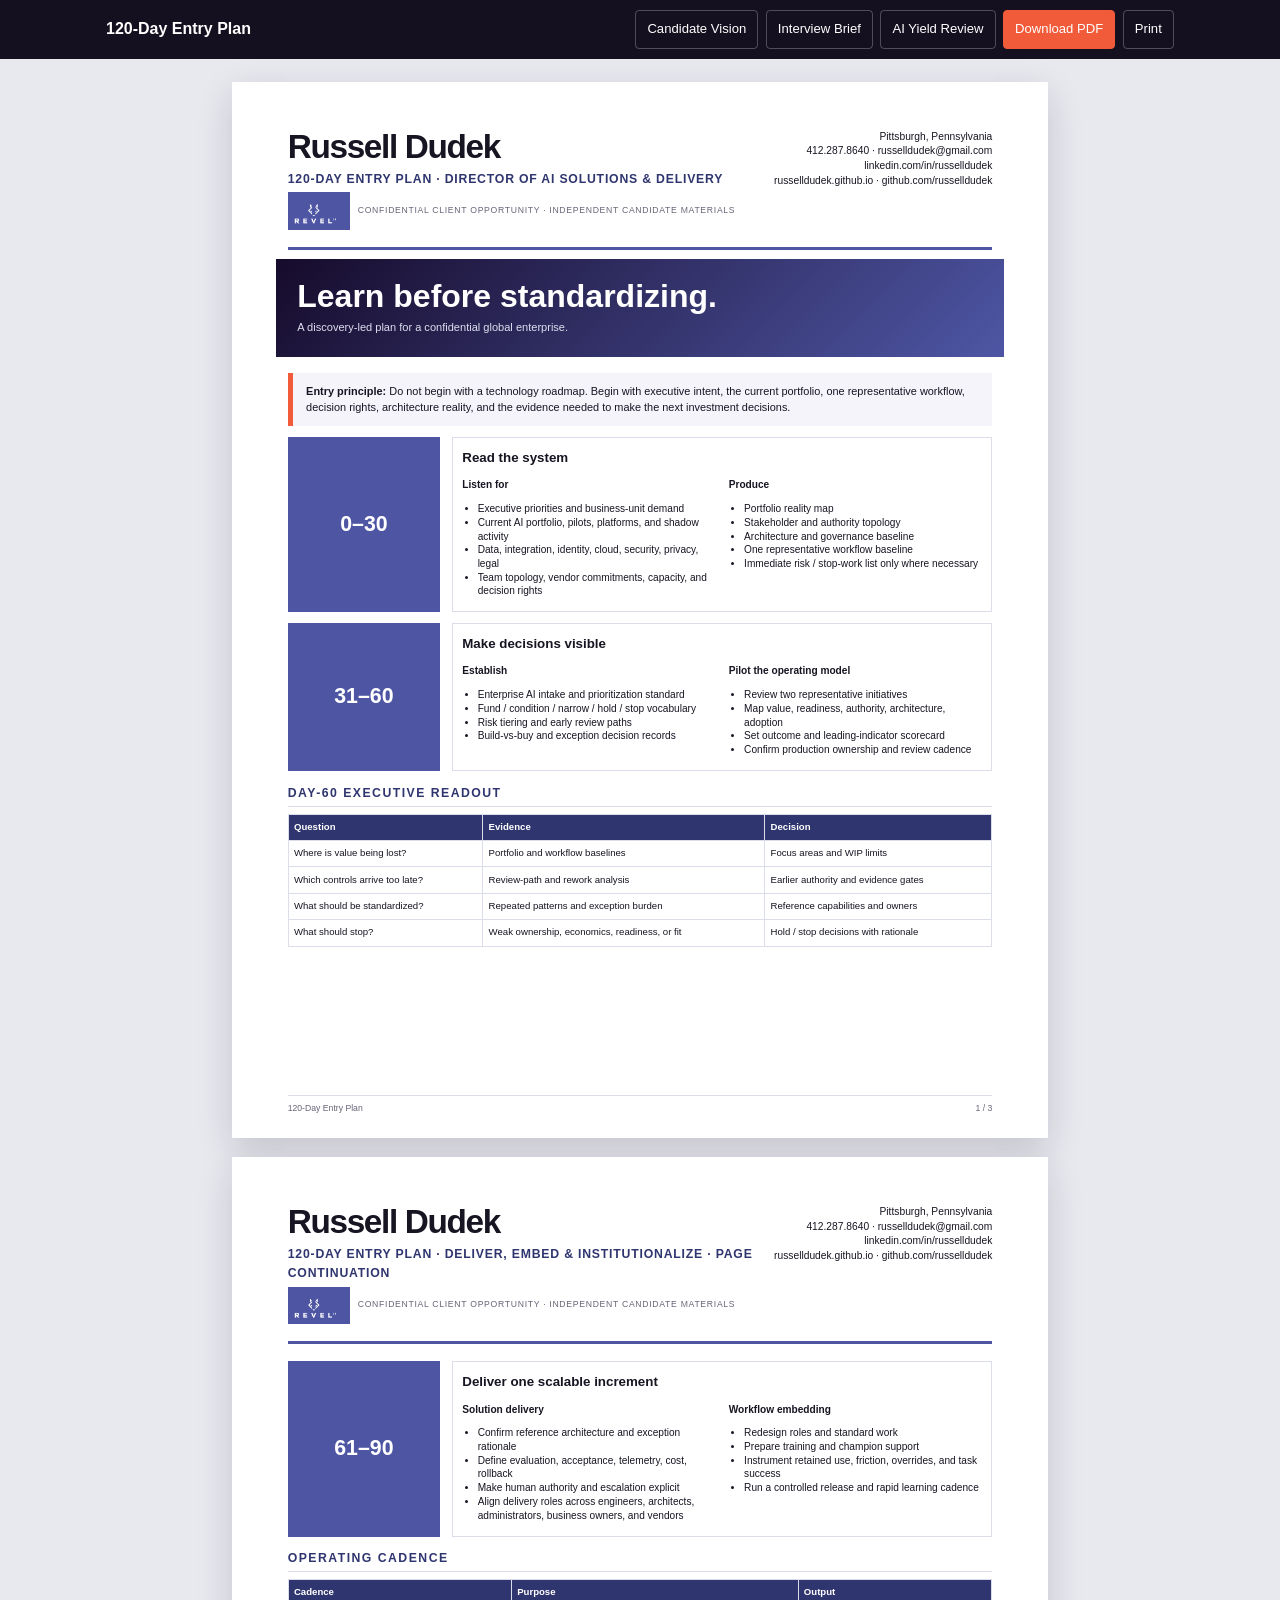
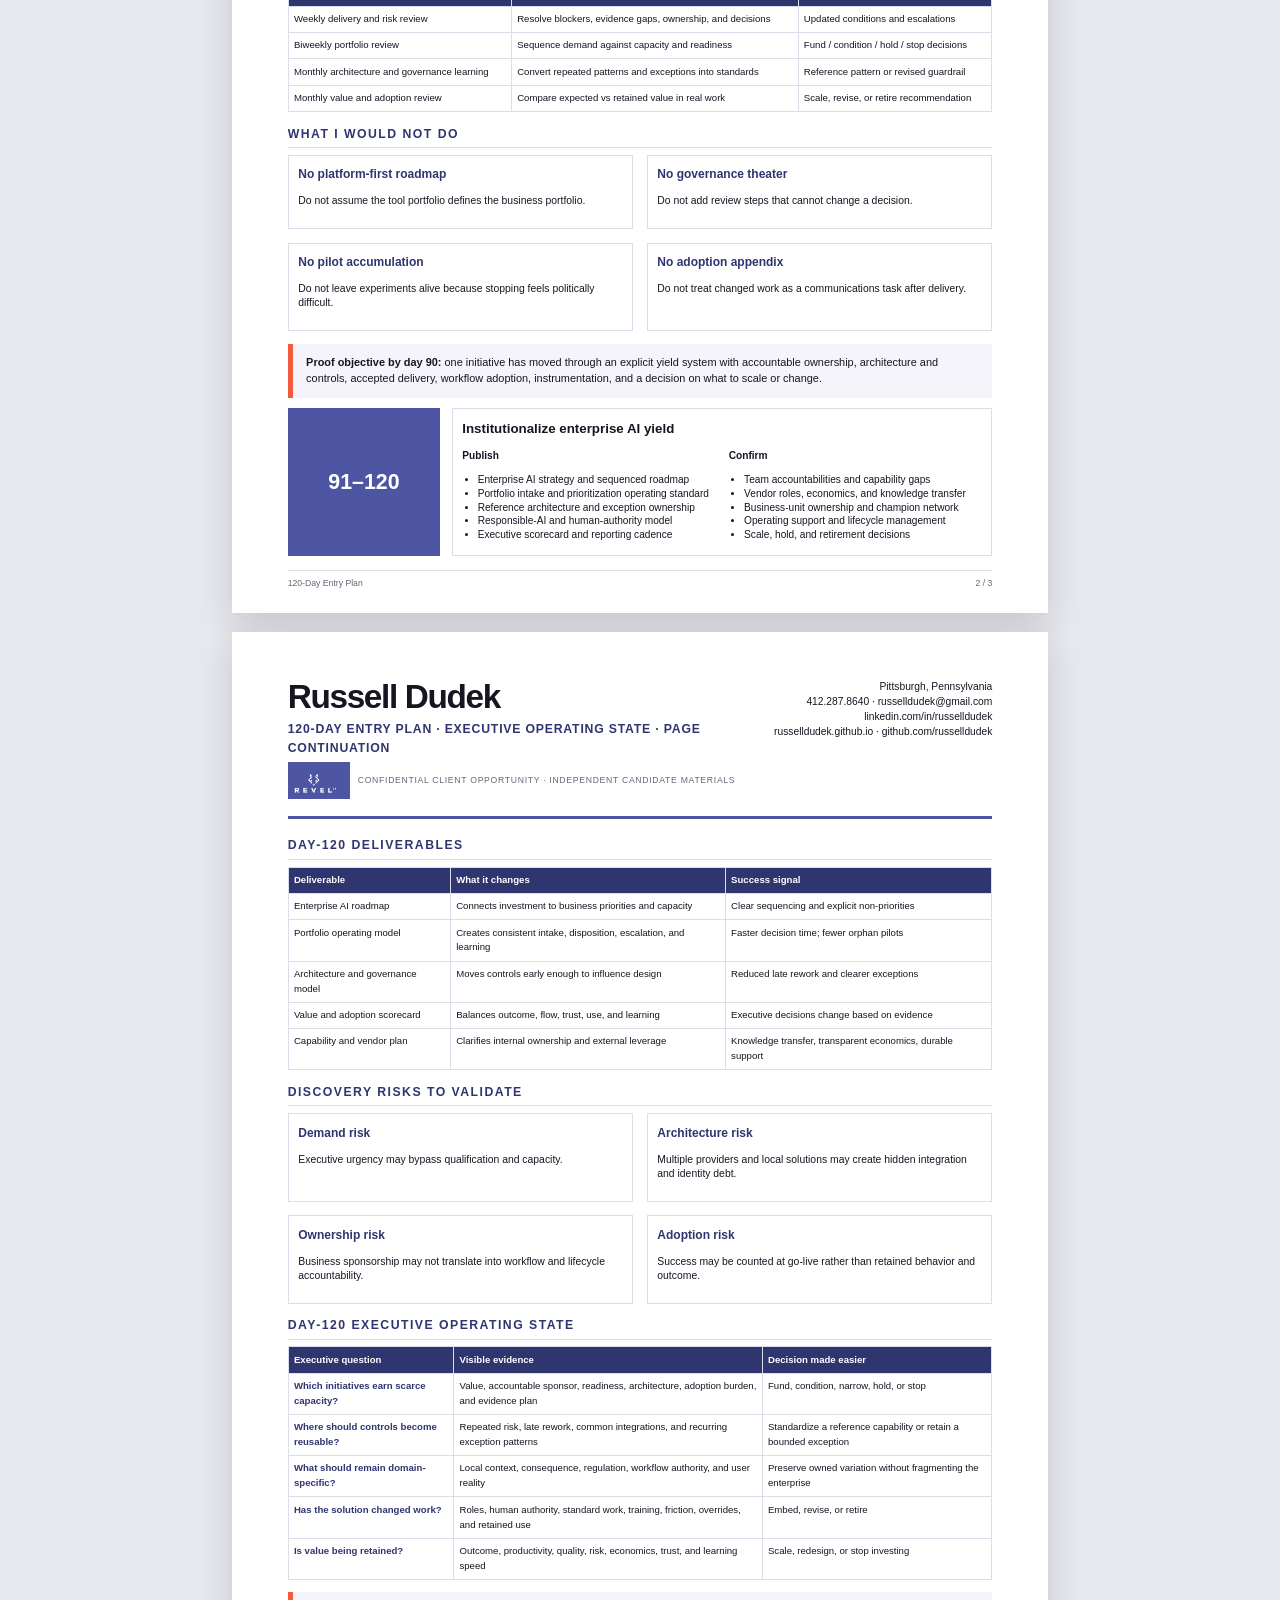
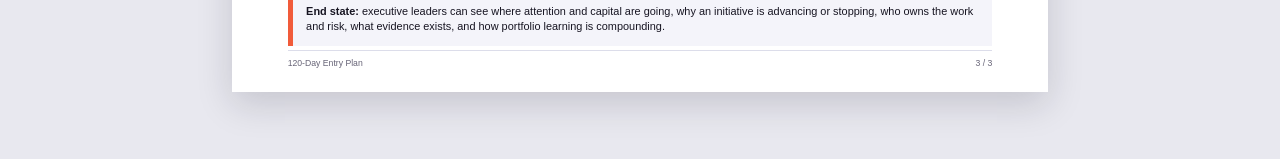
==== 120-day-plan.html @ dbd4c38c "Publish Revel IT candidate campaign" ====
<!DOCTYPE html>

<html lang="en"><head><meta charset="utf-8"/><meta content="width=device-width,initial-scale=1" name="viewport"/><title>120-Day Entry Plan · Director of AI Solutions &amp; Delivery</title><link href="styles.css" rel="stylesheet"/></head><body class="doc-body"><header class="doc-toolbar screen-only"><div class="doc-toolbar-inner"><strong>120-Day Entry Plan</strong><div class="doc-actions"><a href="./">Candidate Vision</a><a href="interview-brief.html">Interview Brief</a><a href="ai-yield-review.html">AI Yield Review</a><a class="download" href="docs/Russell-Dudek-Revel-IT-120-Day-Plan.pdf">Download PDF</a><button onclick="window.print()">Print</button></div></div></header><main class="doc-stack">
<section class="sheet"><header class="doc-header"><div><div class="doc-name">Russell Dudek</div><div class="doc-identity">120-Day Entry Plan · Director of AI Solutions &amp; Delivery</div><div class="doc-employer"><img alt="Revel IT" src="assets/brand/revel-logo-source-crop.png"/><span>Confidential client opportunity · Independent candidate materials</span></div></div><div class="doc-contact">Pittsburgh, Pennsylvania<br/><a href="tel:+14122878640">412.287.8640</a> · <a href="mailto:russelldudek@gmail.com">russelldudek@gmail.com</a><br/><a href="https://www.linkedin.com/in/russelldudek">linkedin.com/in/russelldudek</a><br/><a href="https://russelldudek.github.io/">russelldudek.github.io</a> · <a href="https://github.com/russelldudek">github.com/russelldudek</a></div></header><div class="brief-hero"><h1>Learn before standardizing.</h1><p>A discovery-led plan for a confidential global enterprise.</p></div><div class="callout"><strong>Entry principle:</strong> Do not begin with a technology roadmap. Begin with executive intent, the current portfolio, one representative workflow, decision rights, architecture reality, and the evidence needed to make the next investment decisions.</div><div class="phase-band"><div class="phase-number">0–30</div><div class="phase-content"><h3>Read the system</h3><div class="brief-grid"><div><p><strong>Listen for</strong></p><ul><li>Executive priorities and business-unit demand</li><li>Current AI portfolio, pilots, platforms, and shadow activity</li><li>Data, integration, identity, cloud, security, privacy, legal</li><li>Team topology, vendor commitments, capacity, and decision rights</li></ul></div><div><p><strong>Produce</strong></p><ul><li>Portfolio reality map</li><li>Stakeholder and authority topology</li><li>Architecture and governance baseline</li><li>One representative workflow baseline</li><li>Immediate risk / stop-work list only where necessary</li></ul></div></div></div></div><div class="phase-band"><div class="phase-number">31–60</div><div class="phase-content"><h3>Make decisions visible</h3><div class="brief-grid"><div><p><strong>Establish</strong></p><ul><li>Enterprise AI intake and prioritization standard</li><li>Fund / condition / narrow / hold / stop vocabulary</li><li>Risk tiering and early review paths</li><li>Build-vs-buy and exception decision records</li></ul></div><div><p><strong>Pilot the operating model</strong></p><ul><li>Review two representative initiatives</li><li>Map value, readiness, authority, architecture, adoption</li><li>Set outcome and leading-indicator scorecard</li><li>Confirm production ownership and review cadence</li></ul></div></div></div></div><section class="doc-section"><h2>Day-60 Executive Readout</h2><table class="doc-table"><thead><tr><th>Question</th><th>Evidence</th><th>Decision</th></tr></thead><tbody><tr><td>Where is value being lost?</td><td>Portfolio and workflow baselines</td><td>Focus areas and WIP limits</td></tr><tr><td>Which controls arrive too late?</td><td>Review-path and rework analysis</td><td>Earlier authority and evidence gates</td></tr><tr><td>What should be standardized?</td><td>Repeated patterns and exception burden</td><td>Reference capabilities and owners</td></tr><tr><td>What should stop?</td><td>Weak ownership, economics, readiness, or fit</td><td>Hold / stop decisions with rationale</td></tr></tbody></table></section><div class="page-footer"><span>120-Day Entry Plan</span><span>1 / 3</span></div></section>
<section class="sheet"><header class="doc-header"><div><div class="doc-name">Russell Dudek</div><div class="doc-identity">120-Day Entry Plan · Deliver, Embed &amp; Institutionalize · Page continuation</div><div class="doc-employer"><img alt="Revel IT" src="assets/brand/revel-logo-source-crop.png"/><span>Confidential client opportunity · Independent candidate materials</span></div></div><div class="doc-contact">Pittsburgh, Pennsylvania<br/><a href="tel:+14122878640">412.287.8640</a> · <a href="mailto:russelldudek@gmail.com">russelldudek@gmail.com</a><br/><a href="https://www.linkedin.com/in/russelldudek">linkedin.com/in/russelldudek</a><br/><a href="https://russelldudek.github.io/">russelldudek.github.io</a> · <a href="https://github.com/russelldudek">github.com/russelldudek</a></div></header><div class="phase-band"><div class="phase-number">61–90</div><div class="phase-content"><h3>Deliver one scalable increment</h3><div class="brief-grid"><div><p><strong>Solution delivery</strong></p><ul><li>Confirm reference architecture and exception rationale</li><li>Define evaluation, acceptance, telemetry, cost, rollback</li><li>Make human authority and escalation explicit</li><li>Align delivery roles across engineers, architects, administrators, business owners, and vendors</li></ul></div><div><p><strong>Workflow embedding</strong></p><ul><li>Redesign roles and standard work</li><li>Prepare training and champion support</li><li>Instrument retained use, friction, overrides, and task success</li><li>Run a controlled release and rapid learning cadence</li></ul></div></div></div></div><section class="doc-section"><h2>Operating Cadence</h2><table class="doc-table"><thead><tr><th>Cadence</th><th>Purpose</th><th>Output</th></tr></thead><tbody><tr><td>Weekly delivery and risk review</td><td>Resolve blockers, evidence gaps, ownership, and decisions</td><td>Updated conditions and escalations</td></tr><tr><td>Biweekly portfolio review</td><td>Sequence demand against capacity and readiness</td><td>Fund / condition / hold / stop decisions</td></tr><tr><td>Monthly architecture and governance learning</td><td>Convert repeated patterns and exceptions into standards</td><td>Reference pattern or revised guardrail</td></tr><tr><td>Monthly value and adoption review</td><td>Compare expected vs retained value in real work</td><td>Scale, revise, or retire recommendation</td></tr></tbody></table></section><section class="doc-section"><h2>What I Would Not Do</h2><div class="brief-grid"><div class="brief-block"><h3>No platform-first roadmap</h3><p>Do not assume the tool portfolio defines the business portfolio.</p></div><div class="brief-block"><h3>No governance theater</h3><p>Do not add review steps that cannot change a decision.</p></div><div class="brief-block"><h3>No pilot accumulation</h3><p>Do not leave experiments alive because stopping feels politically difficult.</p></div><div class="brief-block"><h3>No adoption appendix</h3><p>Do not treat changed work as a communications task after delivery.</p></div></div></section><div class="callout"><strong>Proof objective by day 90:</strong> one initiative has moved through an explicit yield system with accountable ownership, architecture and controls, accepted delivery, workflow adoption, instrumentation, and a decision on what to scale or change.</div><div class="phase-band"><div class="phase-number">91–120</div><div class="phase-content"><h3>Institutionalize enterprise AI yield</h3><div class="brief-grid"><div><p><strong>Publish</strong></p><ul><li>Enterprise AI strategy and sequenced roadmap</li><li>Portfolio intake and prioritization operating standard</li><li>Reference architecture and exception ownership</li><li>Responsible-AI and human-authority model</li><li>Executive scorecard and reporting cadence</li></ul></div><div><p><strong>Confirm</strong></p><ul><li>Team accountabilities and capability gaps</li><li>Vendor roles, economics, and knowledge transfer</li><li>Business-unit ownership and champion network</li><li>Operating support and lifecycle management</li><li>Scale, hold, and retirement decisions</li></ul></div></div></div></div><div class="page-footer"><span>120-Day Entry Plan</span><span>2 / 3</span></div></section><section class="sheet"><header class="doc-header"><div><div class="doc-name">Russell Dudek</div><div class="doc-identity">120-Day Entry Plan · Executive Operating State · Page continuation</div><div class="doc-employer"><img alt="Revel IT" src="assets/brand/revel-logo-source-crop.png"/><span>Confidential client opportunity · Independent candidate materials</span></div></div><div class="doc-contact">Pittsburgh, Pennsylvania<br/><a href="tel:+14122878640">412.287.8640</a> · <a href="mailto:russelldudek@gmail.com">russelldudek@gmail.com</a><br/><a href="https://www.linkedin.com/in/russelldudek">linkedin.com/in/russelldudek</a><br/><a href="https://russelldudek.github.io/">russelldudek.github.io</a> · <a href="https://github.com/russelldudek">github.com/russelldudek</a></div></header><section class="doc-section"><h2>Day-120 Deliverables</h2><table class="doc-table"><thead><tr><th>Deliverable</th><th>What it changes</th><th>Success signal</th></tr></thead><tbody><tr><td>Enterprise AI roadmap</td><td>Connects investment to business priorities and capacity</td><td>Clear sequencing and explicit non-priorities</td></tr><tr><td>Portfolio operating model</td><td>Creates consistent intake, disposition, escalation, and learning</td><td>Faster decision time; fewer orphan pilots</td></tr><tr><td>Architecture and governance model</td><td>Moves controls early enough to influence design</td><td>Reduced late rework and clearer exceptions</td></tr><tr><td>Value and adoption scorecard</td><td>Balances outcome, flow, trust, use, and learning</td><td>Executive decisions change based on evidence</td></tr><tr><td>Capability and vendor plan</td><td>Clarifies internal ownership and external leverage</td><td>Knowledge transfer, transparent economics, durable support</td></tr></tbody></table></section><section class="doc-section"><h2>Discovery Risks to Validate</h2><div class="brief-grid"><div class="brief-block"><h3>Demand risk</h3><p>Executive urgency may bypass qualification and capacity.</p></div><div class="brief-block"><h3>Architecture risk</h3><p>Multiple providers and local solutions may create hidden integration and identity debt.</p></div><div class="brief-block"><h3>Ownership risk</h3><p>Business sponsorship may not translate into workflow and lifecycle accountability.</p></div><div class="brief-block"><h3>Adoption risk</h3><p>Success may be counted at go-live rather than retained behavior and outcome.</p></div></div></section><section class="doc-section"><h2>Day-120 Executive Operating State</h2><table class="doc-table executive-state"><thead><tr><th>Executive question</th><th>Visible evidence</th><th>Decision made easier</th></tr></thead><tbody><tr><td>Which initiatives earn scarce capacity?</td><td>Value, accountable sponsor, readiness, architecture, adoption burden, and evidence plan</td><td>Fund, condition, narrow, hold, or stop</td></tr><tr><td>Where should controls become reusable?</td><td>Repeated risk, late rework, common integrations, and recurring exception patterns</td><td>Standardize a reference capability or retain a bounded exception</td></tr><tr><td>What should remain domain-specific?</td><td>Local context, consequence, regulation, workflow authority, and user reality</td><td>Preserve owned variation without fragmenting the enterprise</td></tr><tr><td>Has the solution changed work?</td><td>Roles, human authority, standard work, training, friction, overrides, and retained use</td><td>Embed, revise, or retire</td></tr><tr><td>Is value being retained?</td><td>Outcome, productivity, quality, risk, economics, trust, and learning speed</td><td>Scale, redesign, or stop investing</td></tr></tbody></table></section><div class="callout"><strong>End state:</strong> executive leaders can see where attention and capital are going, why an initiative is advancing or stopping, who owns the work and risk, what evidence exists, and how portfolio learning is compounding.</div><div class="page-footer"><span>120-Day Entry Plan</span><span>3 / 3</span></div></section>
</main></body></html>
---- styles.css ----
@import url('./brand-tokens.css');
*{box-sizing:border-box}html{scroll-behavior:smooth}body{margin:0;font-family:Lato,"Noto Sans",sans-serif;color:var(--ink);background:var(--paper);line-height:1.55}a{color:inherit}button,a{font:inherit}.skip{position:absolute;left:-9999px}.skip:focus{left:1rem;top:1rem;background:#fff;padding:.65rem 1rem;z-index:1000}.site-nav{position:sticky;top:0;z-index:20;background:rgba(22,11,43,.94);backdrop-filter:blur(14px);color:#fff;border-bottom:1px solid rgba(255,255,255,.12)}.nav-inner{max-width:1180px;margin:auto;display:flex;align-items:center;justify-content:space-between;padding:.7rem 1.2rem;gap:1rem}.candidate-mark{display:flex;align-items:center;gap:.75rem;text-decoration:none;font-weight:800;letter-spacing:.02em}.candidate-mark img{width:74px;height:auto}.nav-links{display:flex;gap:.25rem;overflow:auto}.nav-links a{white-space:nowrap;text-decoration:none;padding:.55rem .7rem;border-radius:4px;font-size:.88rem}.nav-links a:hover,.nav-links a:focus-visible{background:rgba(255,255,255,.12);outline:none}.hero{position:relative;min-height:760px;background:var(--revel-midnight);color:#fff;overflow:hidden}.hero-bg{position:absolute;inset:0;background-image:linear-gradient(90deg,rgba(22,11,43,.98) 0%,rgba(22,11,43,.86) 43%,rgba(22,11,43,.38) 100%),url('./assets/brand/revel-home-hero-1.jpg');background-size:cover;background-position:center;opacity:.95}.hero-grid{position:relative;max-width:1180px;margin:auto;padding:5.2rem 1.2rem 4.3rem;display:grid;grid-template-columns:minmax(0,.88fr) minmax(480px,1.12fr);gap:3rem;align-items:center}.employer-lockup{display:flex;align-items:center;gap:1rem;margin-bottom:2rem}.employer-lockup img{width:132px;height:auto}.employer-lockup span{font-size:.8rem;letter-spacing:.12em;text-transform:uppercase;color:var(--revel-lilac)}.hero h1{font-size:clamp(3.2rem,6.1vw,6.6rem);line-height:.92;letter-spacing:-.055em;margin:0 0 1.4rem;max-width:10ch}.hero .dek{font-size:1.22rem;max-width:39rem;color:#e2e3f3}.hero-actions{display:flex;gap:.75rem;flex-wrap:wrap;margin-top:2rem}.btn{display:inline-flex;align-items:center;justify-content:center;text-decoration:none;border:1px solid transparent;padding:.78rem 1rem;font-weight:800;border-radius:4px;cursor:pointer}.btn-primary{background:var(--revel-coral);color:#fff}.btn-secondary{border-color:rgba(255,255,255,.5);color:#fff;background:rgba(255,255,255,.04)}.btn:hover,.btn:focus-visible{transform:translateY(-1px);outline:3px solid rgba(255,154,120,.45);outline-offset:2px}.yield-console{background:rgba(15,8,31,.78);border:1px solid rgba(255,255,255,.18);box-shadow:0 30px 80px rgba(0,0,0,.35);padding:1.15rem;border-radius:18px}.console-top{display:flex;justify-content:space-between;gap:1rem;align-items:flex-start;margin-bottom:.65rem}.console-top h2{font-size:1.02rem;margin:0}.console-top p{font-size:.78rem;color:#c9c9df;margin:.2rem 0 0}.yield-number{text-align:right}.yield-number strong{display:block;font-size:2.2rem;line-height:1;color:var(--revel-peach)}.yield-number span{font-size:.72rem;letter-spacing:.12em;text-transform:uppercase;color:#c9c9df}.yield-visual{position:relative;background:linear-gradient(180deg,rgba(78,86,164,.15),rgba(255,255,255,.02));border:1px solid rgba(255,255,255,.1);border-radius:12px;padding:.75rem .75rem .4rem;min-height:300px}.yield-svg{width:100%;height:225px;display:block}.scan{position:absolute;top:35px;bottom:58px;width:2px;background:linear-gradient(180deg,transparent,var(--revel-peach),transparent);box-shadow:0 0 16px var(--revel-peach);animation:scan 5s linear infinite}.stage-labels{display:grid;grid-template-columns:repeat(5,1fr);gap:.2rem;font-size:.66rem;text-align:center;color:#d8d9ea;letter-spacing:.04em}.stage-labels span b{display:block;color:#fff;font-size:.76rem}.scenario-tabs{display:flex;gap:.4rem;overflow:auto;margin:.8rem 0 .7rem}.scenario-tabs button{color:#fff;background:rgba(255,255,255,.06);border:1px solid rgba(255,255,255,.18);border-radius:99px;padding:.42rem .7rem;white-space:nowrap;font-size:.76rem;cursor:pointer}.scenario-tabs button[aria-selected="true"]{background:var(--revel-coral);border-color:var(--revel-coral)}.scenario-tabs button:focus-visible{outline:3px solid var(--revel-peach);outline-offset:2px}.scenario-readout{display:grid;grid-template-columns:1fr 1fr;gap:.8rem;border-top:1px solid rgba(255,255,255,.12);padding-top:.7rem}.readout-block span{display:block;color:#abaecb;text-transform:uppercase;letter-spacing:.1em;font-size:.64rem}.readout-block strong{font-size:.82rem}.section{padding:6rem 1.2rem}.section-inner{max-width:1120px;margin:auto}.section-kicker{text-transform:uppercase;letter-spacing:.16em;font-size:.76rem;font-weight:900;color:var(--revel-coral)}.section h2{font-size:clamp(2.3rem,4vw,4.4rem);line-height:1;letter-spacing:-.045em;margin:.5rem 0 1.2rem;max-width:17ch}.lead{font-size:1.18rem;color:var(--muted);max-width:49rem}.mandate{background:var(--wash)}.mandate-layout{display:grid;grid-template-columns:.8fr 1.2fr;gap:4rem;align-items:start}.mandate-statement{font-size:2rem;line-height:1.25;font-weight:900;color:var(--revel-indigo-deep);border-left:8px solid var(--revel-coral);padding-left:1.3rem}.tension-list{border-top:1px solid var(--line)}.tension{display:grid;grid-template-columns:56px 1fr 1fr;gap:1rem;padding:1.3rem 0;border-bottom:1px solid var(--line);align-items:start}.tension .num{font-size:.8rem;color:var(--revel-coral);font-weight:900}.tension h3{font-size:1.08rem;margin:0}.tension p{margin:0;color:var(--muted)}.yield-system{background:var(--revel-midnight);color:#fff;position:relative;overflow:hidden}.yield-system:before{content:"";position:absolute;inset:0;background:url('./assets/brand/revel-home-hero-2.jpg') center/cover;opacity:.12}.yield-system .section-inner{position:relative}.yield-system .lead{color:#c8c9da}.system-grid{display:grid;grid-template-columns:repeat(5,1fr);margin-top:3rem;border-top:1px solid rgba(255,255,255,.2);border-bottom:1px solid rgba(255,255,255,.2)}.system-step{padding:1.5rem 1rem;min-height:260px;border-right:1px solid rgba(255,255,255,.16)}.system-step:last-child{border-right:0}.system-step .step-no{color:var(--revel-peach);font-weight:900}.system-step h3{font-size:1.35rem;margin:.55rem 0}.system-step p{font-size:.9rem;color:#c8c9da}.system-step ul{padding-left:1.1rem;font-size:.82rem;color:#eee}.system-rule{display:grid;grid-template-columns:1.2fr .8fr;gap:2rem;margin-top:2rem;padding:1.5rem;border:1px solid rgba(255,255,255,.2);background:rgba(255,255,255,.04)}.system-rule strong{font-size:1.5rem}.scorecard{display:grid;grid-template-columns:1.1fr .9fr;gap:4rem}.score-rows{margin-top:2rem}.score-row{display:grid;grid-template-columns:110px 1fr;gap:1rem;padding:1rem 0;border-bottom:1px solid var(--line)}.score-row b{color:var(--revel-indigo-deep)}.score-row span{color:var(--muted)}.decision-panel{background:var(--revel-indigo);color:#fff;padding:2rem;border-radius:18px;position:sticky;top:90px}.decision-panel h3{font-size:1.7rem;margin-top:0}.decision-panel ol{padding-left:1.2rem}.decision-panel li{margin:.75rem 0}.proof{background:var(--wash)}.proof-map{display:grid;grid-template-columns:190px 1fr;gap:1rem;margin-top:2rem}.proof-label{font-size:.78rem;text-transform:uppercase;letter-spacing:.1em;font-weight:900;color:var(--revel-coral);padding-top:.9rem}.proof-track{position:relative;padding-left:2rem}.proof-track:before{content:"";position:absolute;left:6px;top:0;bottom:0;width:2px;background:linear-gradient(var(--revel-coral),var(--revel-indigo))}.proof-item{position:relative;padding:.8rem 0 1.3rem}.proof-item:before{content:"";position:absolute;left:-2rem;top:1.2rem;width:14px;height:14px;border-radius:50%;background:#fff;border:4px solid var(--revel-indigo)}.proof-item h3{margin:0;font-size:1.25rem}.proof-item p{margin:.35rem 0;color:var(--muted)}.proof-item .claim{font-size:.74rem;font-weight:900;text-transform:uppercase;color:var(--revel-indigo)}.entry{background:#fff}.entry-grid{display:grid;grid-template-columns:repeat(4,1fr);gap:1rem;margin-top:2.5rem}.entry-phase{border-top:6px solid var(--revel-indigo);padding:1.2rem 1rem;background:var(--wash);min-height:280px}.entry-phase:nth-child(2){border-color:var(--revel-violet)}.entry-phase:nth-child(3){border-color:var(--revel-coral)}.entry-phase:nth-child(4){border-color:var(--revel-cyan)}.entry-phase small{font-weight:900;color:var(--muted)}.entry-phase h3{margin:.4rem 0}.entry-phase ul{padding-left:1.1rem;font-size:.87rem}.objection{background:linear-gradient(135deg,var(--revel-indigo-deep),var(--revel-midnight));color:#fff}.objection-grid{display:grid;grid-template-columns:.8fr 1.2fr;gap:4rem}.objection h2{max-width:13ch}.objection .lead{color:#d8d9e8}.objection-answer{border-left:1px solid rgba(255,255,255,.25);padding-left:2rem}.objection-answer p{font-size:1.08rem;color:#ececf5}.questions-grid{display:grid;grid-template-columns:1fr 1fr;gap:0 3rem;border-top:1px solid var(--line);margin-top:2rem}.question{padding:1.1rem 0;border-bottom:1px solid var(--line);font-weight:800}.cta{background:var(--revel-indigo);color:#fff;text-align:center}.cta h2{margin-left:auto;margin-right:auto;max-width:20ch}.cta .hero-actions{justify-content:center}.site-footer{background:#10081f;color:#c8c9d8;padding:2rem 1.2rem}.site-footer .section-inner{display:flex;justify-content:space-between;gap:1rem;flex-wrap:wrap;font-size:.78rem}.site-footer a{color:#fff}
/* documents */
.doc-body{background:#e8e8ef}.doc-toolbar{position:sticky;top:0;z-index:30;background:#151020;color:#fff}.doc-toolbar-inner{max-width:1100px;margin:auto;display:flex;align-items:center;justify-content:space-between;gap:1rem;padding:.65rem 1rem}.doc-actions{display:flex;gap:.45rem;overflow:auto}.doc-actions a,.doc-actions button{white-space:nowrap;text-decoration:none;border:1px solid rgba(255,255,255,.25);background:transparent;color:#fff;padding:.5rem .7rem;border-radius:4px;cursor:pointer;font-size:.82rem}.doc-actions .download{background:var(--revel-coral);border-color:var(--revel-coral)}.doc-stack{padding:1.4rem 0 3rem}.sheet{width:8.5in;min-height:11in;margin:0 auto 1.2rem;background:#fff;box-shadow:0 12px 34px rgba(20,18,35,.16);position:relative;padding:.5in .58in .48in;overflow:visible}.doc-header{display:grid;grid-template-columns:1fr auto;gap:1rem;border-bottom:3px solid var(--revel-indigo);padding-bottom:.18in;margin-bottom:.18in}.doc-name{font-size:25pt;font-weight:900;letter-spacing:-.04em;line-height:1}.doc-identity{font-size:9.2pt;font-weight:900;color:var(--revel-indigo-deep);text-transform:uppercase;letter-spacing:.065em;margin-top:.07in}.doc-contact{text-align:right;font-size:7.7pt;line-height:1.45}.doc-contact a{text-decoration:none}.doc-employer{display:flex;align-items:center;gap:.08in;margin-top:.04in}.doc-employer img{width:.65in}.doc-employer span{font-size:6.5pt;color:var(--muted);text-transform:uppercase;letter-spacing:.08em}.doc-section{margin:.13in 0}.doc-section h2{font-size:9.2pt;letter-spacing:.12em;text-transform:uppercase;color:var(--revel-indigo-deep);margin:0 0 .07in;padding-bottom:.035in;border-bottom:1px solid var(--line)}.profile{font-size:8.35pt;line-height:1.42;margin:0}.capabilities{display:grid;grid-template-columns:repeat(4,1fr);gap:.045in .08in}.capability{font-size:7.15pt;padding:.045in .06in;background:var(--wash);border-left:2px solid var(--revel-coral);font-weight:800}.experience{margin:.1in 0 .13in;break-inside:avoid}.exp-top{display:flex;justify-content:space-between;gap:.2in;align-items:baseline}.exp-top h3{font-size:9.3pt;margin:0}.exp-top .dates{font-size:7.5pt;color:var(--muted);white-space:nowrap}.exp-role{font-size:7.7pt;font-weight:900;color:var(--revel-indigo);margin:.015in 0}.experience ul{margin:.03in 0 0;padding-left:.16in}.experience li{font-size:7.65pt;line-height:1.3;margin:.022in 0}.two-col{display:grid;grid-template-columns:1fr 1fr;gap:.18in}.mini p,.mini li{font-size:7.45pt;line-height:1.33}.mini ul{margin:.03in 0;padding-left:.15in}.page-footer{position:absolute;left:.58in;right:.58in;bottom:.23in;display:flex;justify-content:space-between;border-top:1px solid var(--line);padding-top:.06in;font-size:6.5pt;color:var(--muted)}.doc-title{font-size:23pt;line-height:1.02;letter-spacing:-.04em;margin:.05in 0 .08in}.doc-subtitle{font-size:9pt;color:var(--muted);margin:0 0 .16in}.letter-body{font-size:9.25pt;line-height:1.52}.letter-body p{margin:.1in 0}.letter-date{font-size:8.5pt;color:var(--muted);margin-bottom:.16in}.letter-recipient{font-size:9pt;margin-bottom:.18in}.letter-sign{margin-top:.14in;font-weight:900}.brief-hero{background:linear-gradient(135deg,var(--revel-midnight),var(--revel-indigo));color:#fff;padding:.22in;margin:-.08in -.12in .16in}.brief-hero h1{font-size:24pt;line-height:1;margin:0}.brief-hero p{font-size:8.3pt;color:#dedff0;margin:.07in 0 0}.brief-grid{display:grid;grid-template-columns:1fr 1fr;gap:.14in}.brief-block{padding:.1in;border:1px solid var(--line);break-inside:avoid}.brief-block h3{font-size:9pt;margin:0 0 .04in;color:var(--revel-indigo-deep)}.brief-block p,.brief-block li{font-size:7.8pt;line-height:1.35}.brief-block ul{padding-left:.15in;margin:.04in 0}.callout{border-left:5px solid var(--revel-coral);background:var(--wash);padding:.12in .14in;font-size:8.2pt;line-height:1.4}.doc-table{width:100%;border-collapse:collapse;font-size:7.2pt}.doc-table th,.doc-table td{border:1px solid var(--line);padding:.055in;vertical-align:top}.doc-table th{background:var(--revel-indigo-deep);color:#fff;text-align:left}.phase-band{display:grid;grid-template-columns:.22fr .78fr;gap:.12in;margin:.11in 0;break-inside:avoid}.phase-number{background:var(--revel-indigo);color:#fff;display:flex;align-items:center;justify-content:center;font-weight:900;font-size:16pt}.phase-content{border:1px solid var(--line);padding:.1in}.phase-content h3{font-size:10pt;margin:0}.phase-content p,.phase-content li{font-size:7.6pt;line-height:1.35}.phase-content ul{padding-left:.16in;margin:.04in 0}.worksheet-grid{display:grid;grid-template-columns:repeat(2,1fr);gap:.12in}.field{border:1px solid var(--line);min-height:1.05in;padding:.09in;break-inside:avoid}.field h3{font-size:8.3pt;text-transform:uppercase;letter-spacing:.08em;color:var(--revel-indigo-deep);margin:0 0 .04in}.field p{font-size:7.2pt;color:var(--muted);margin:0}.decision-strip{display:grid;grid-template-columns:repeat(4,1fr);gap:.08in;margin-top:.12in}.decision{padding:.08in;text-align:center;border:1px solid var(--line);font-size:7.4pt;font-weight:900}.decision.scale{background:#dbe9e4}.decision.condition{background:#f5e6d9}.decision.hold{background:#eadce0}.decision.stop{background:#e3e3ea}

.mechanism-grid{display:grid;grid-template-columns:1fr 1fr;gap:.08in .12in}.mechanism-grid>div{border:1px solid var(--line);border-left:3px solid var(--revel-coral);padding:.075in .085in;break-inside:avoid}.mechanism-grid strong{display:block;font-size:7.65pt;color:var(--revel-indigo-deep);margin-bottom:.015in}.mechanism-grid span{display:block;font-size:7.05pt;line-height:1.28;color:var(--muted)}.compact-callout{padding:.08in .12in;font-size:7.6pt}.executive-state td:first-child{font-weight:800;color:var(--revel-indigo-deep)}
@keyframes scan{from{left:3%}to{left:96%}}
@media(max-width:980px){.hero-grid{grid-template-columns:1fr;padding-top:3.5rem}.yield-console{max-width:680px}.mandate-layout,.scorecard,.objection-grid{grid-template-columns:1fr;gap:2rem}.system-grid{grid-template-columns:1fr 1fr}.system-step{border-bottom:1px solid rgba(255,255,255,.16)}.entry-grid{grid-template-columns:1fr 1fr}.decision-panel{position:static}.proof-map{grid-template-columns:1fr}.proof-label{padding-top:0}}
@media(max-width:720px){.nav-inner{align-items:flex-start;flex-direction:column}.nav-links{width:100%}.hero{min-height:auto}.hero-grid{padding-top:2.5rem;gap:2rem}.hero h1{font-size:3.4rem}.employer-lockup{margin-bottom:1.2rem}.yield-console{padding:.75rem}.yield-visual{min-height:260px}.yield-svg{height:190px}.scenario-readout{grid-template-columns:1fr}.section{padding:4rem 1rem}.section h2{font-size:2.55rem}.tension{grid-template-columns:36px 1fr}.tension p{grid-column:2}.system-grid,.entry-grid,.questions-grid{grid-template-columns:1fr}.system-rule{grid-template-columns:1fr}.score-row{grid-template-columns:85px 1fr}.site-footer .section-inner{display:block}.doc-toolbar-inner{display:block}.doc-actions{margin-top:.5rem}.doc-stack{padding:.5rem}.sheet{width:100%;min-height:0;margin:0 0 .7rem;padding:1.2rem;box-shadow:none}.doc-header{grid-template-columns:1fr}.doc-contact{text-align:left;font-size:.78rem}.doc-name{font-size:2rem}.doc-identity{font-size:.72rem}.profile,.experience li,.mini p,.mini li,.letter-body,.brief-block p,.brief-block li,.phase-content p,.phase-content li,.doc-table,.field p{font-size:.84rem}.capabilities{grid-template-columns:1fr 1fr}.two-col,.brief-grid,.worksheet-grid{grid-template-columns:1fr}.page-footer{position:static;margin-top:1rem}.doc-table{display:block;overflow:auto}.doc-table thead,.doc-table tbody{min-width:620px}}
@media(prefers-reduced-motion:reduce){html{scroll-behavior:auto}.scan{animation:none;left:50%}.btn{transition:none}}
@page{size:Letter;margin:0}
@media print{body,.doc-body{background:#fff}.site-nav,.doc-toolbar,.screen-only{display:none!important}.doc-stack{padding:0}.sheet{width:8.5in;height:11in;min-height:11in;margin:0;box-shadow:none;padding:.5in .58in .48in;overflow:hidden;break-after:page}.sheet:last-child{break-after:auto}.page-footer{position:absolute}.doc-header{grid-template-columns:1fr auto}.doc-contact{text-align:right}.doc-table{display:table}.profile{font-size:8.35pt}.experience li{font-size:7.65pt}.letter-body{font-size:9.25pt}.brief-block p,.brief-block li{font-size:7.8pt}.phase-content p,.phase-content li{font-size:7.6pt}.field p{font-size:7.2pt}a{text-decoration:none}}
@media(max-width:840px) and (min-width:721px){
  .doc-stack{padding:.7rem}.sheet{width:100%;min-height:0;margin:0 0 .8rem;padding:1.35rem;box-shadow:none}.doc-header{grid-template-columns:1fr}.doc-contact{text-align:left;font-size:.76rem}.doc-name{font-size:2rem}.doc-identity{font-size:.72rem}.profile,.experience li,.mini p,.mini li,.letter-body,.brief-block p,.brief-block li,.phase-content p,.phase-content li,.doc-table,.field p{font-size:.8rem}.capabilities{grid-template-columns:1fr 1fr}.two-col,.brief-grid,.worksheet-grid{grid-template-columns:1fr}.page-footer{position:static;margin-top:1rem}.doc-table{display:block;max-width:100%;overflow:auto}.doc-table thead,.doc-table tbody{min-width:620px}.mechanism-grid{grid-template-columns:1fr 1fr}
}
@media(max-width:720px){
  .hero-grid,.hero-grid>*{min-width:0;max-width:100%}.employer-lockup{align-items:flex-start}.employer-lockup span,.hero .dek{min-width:0;overflow-wrap:anywhere}.hero-actions{max-width:100%}.hero-actions .btn{max-width:100%;white-space:normal}.yield-console{width:100%;min-width:0;max-width:100%}.yield-visual{overflow:hidden}.stage-labels span{min-width:0;overflow-wrap:anywhere}.scenario-tabs{max-width:100%}
}
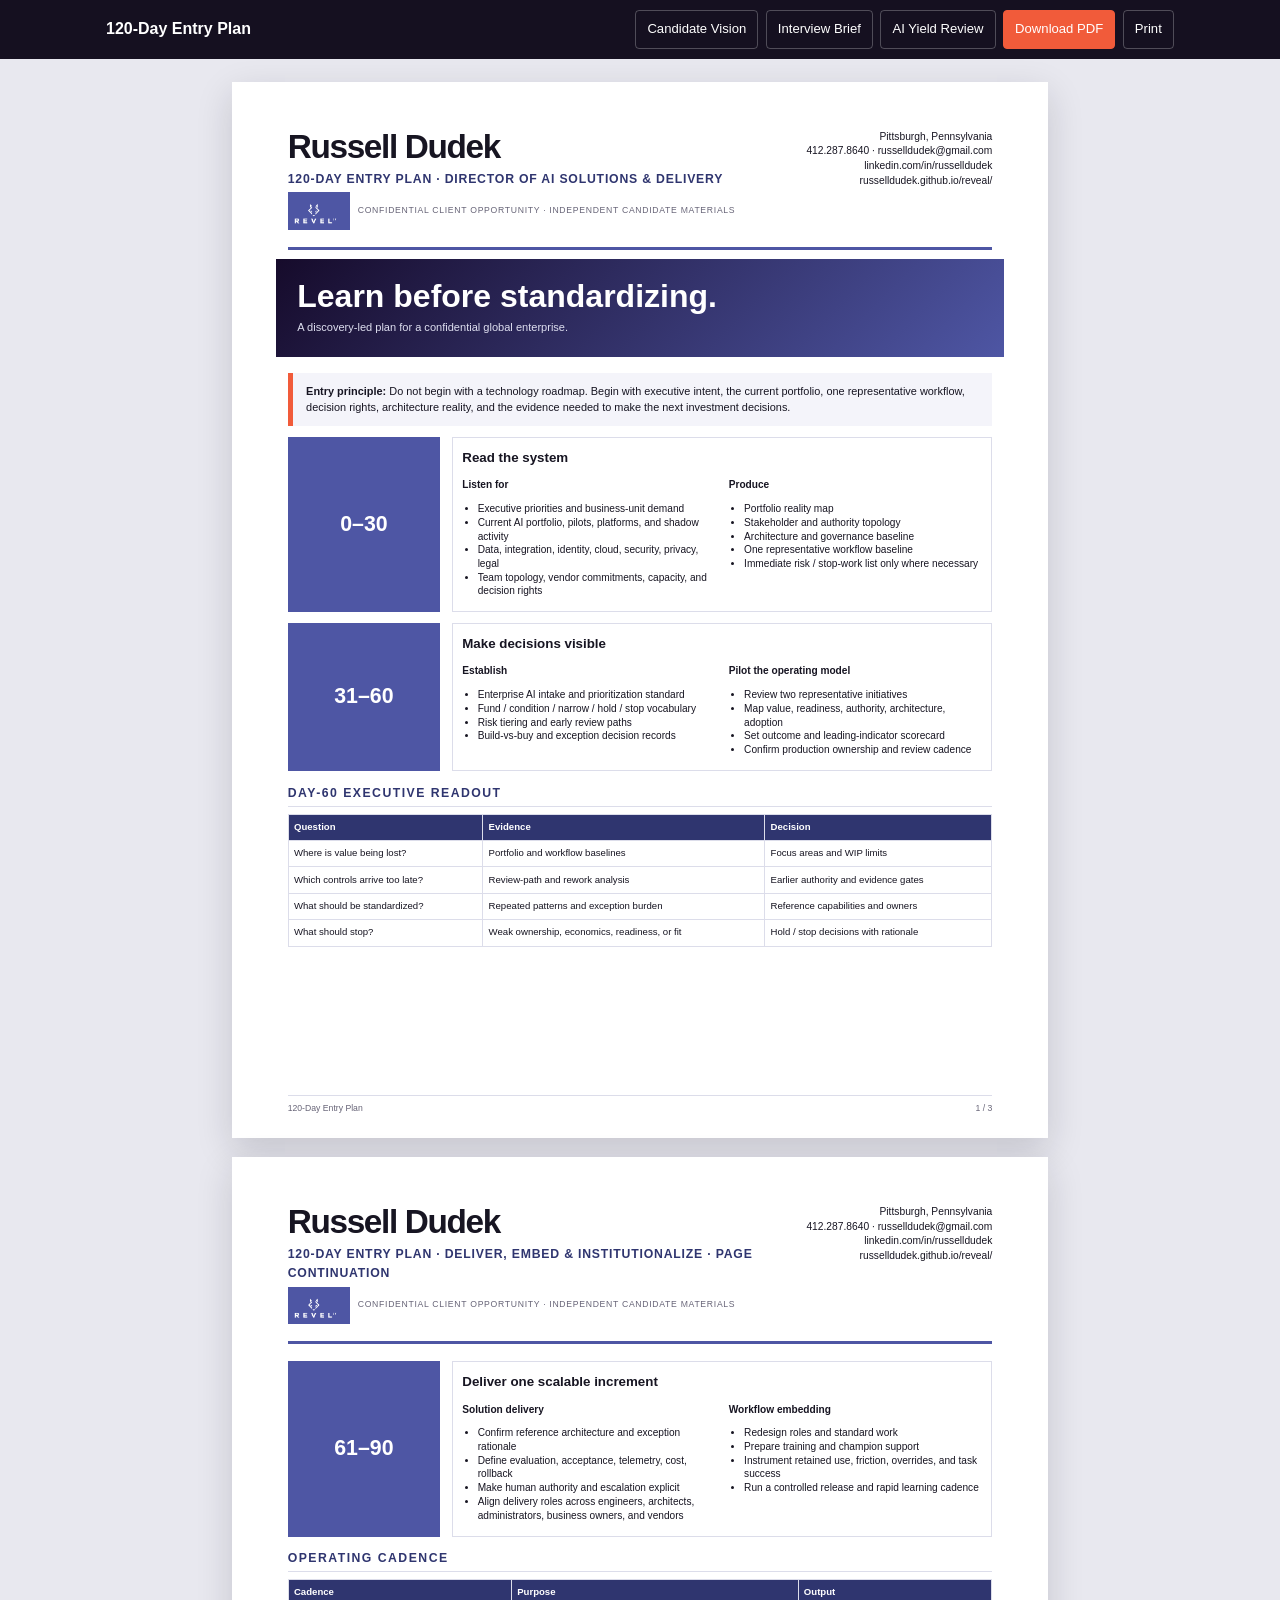
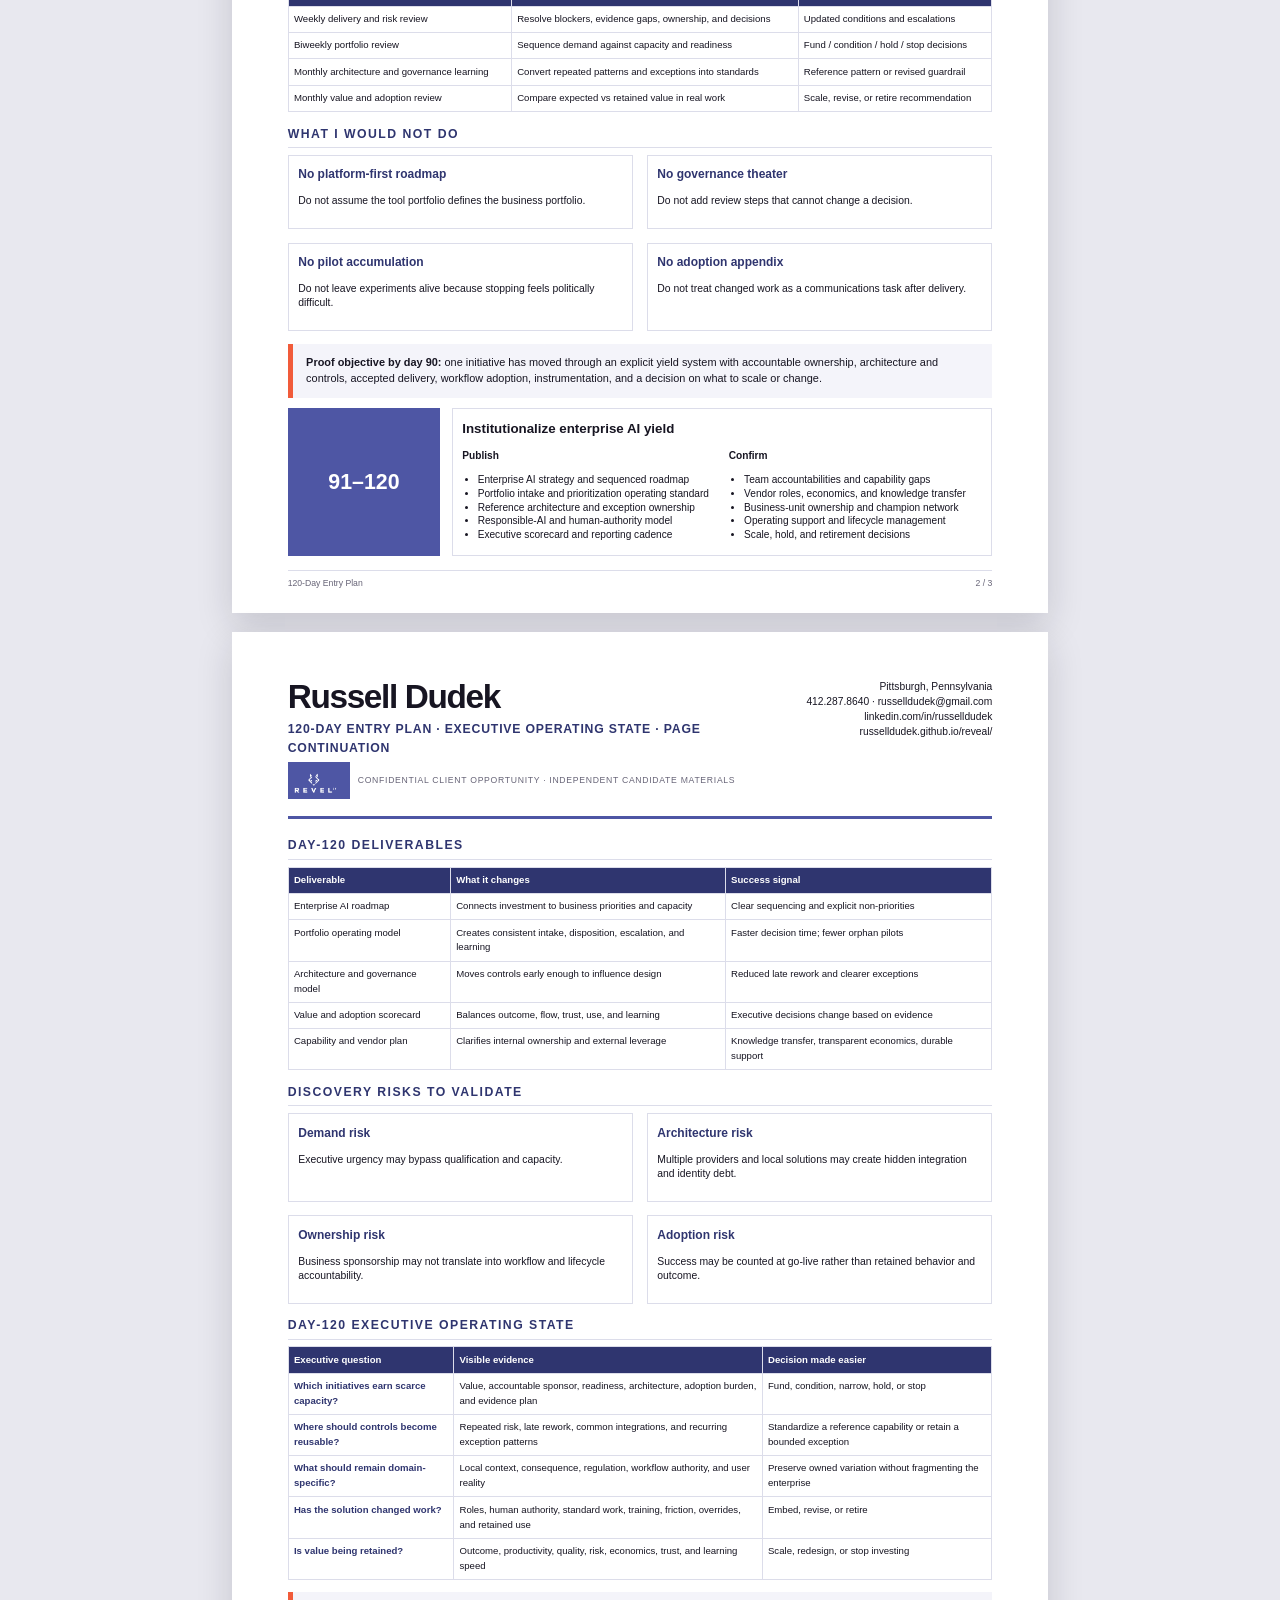
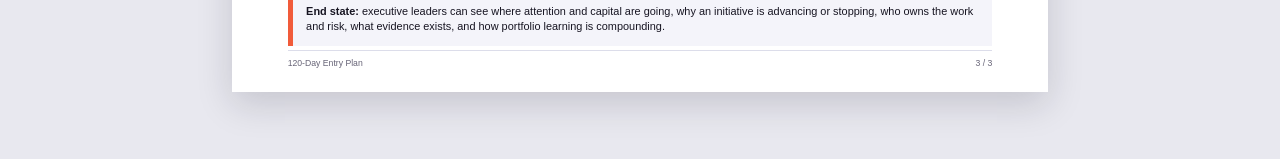
==== commit a2fb6e8f: "Use one hiring-team-facing campaign site" ====
--- a/120-day-plan.html
+++ b/120-day-plan.html
@@ -1,6 +1,6 @@
 <!DOCTYPE html>
 
 <html lang="en"><head><meta charset="utf-8"/><meta content="width=device-width,initial-scale=1" name="viewport"/><title>120-Day Entry Plan · Director of AI Solutions &amp; Delivery</title><link href="styles.css" rel="stylesheet"/></head><body class="doc-body"><header class="doc-toolbar screen-only"><div class="doc-toolbar-inner"><strong>120-Day Entry Plan</strong><div class="doc-actions"><a href="./">Candidate Vision</a><a href="interview-brief.html">Interview Brief</a><a href="ai-yield-review.html">AI Yield Review</a><a class="download" href="docs/Russell-Dudek-Revel-IT-120-Day-Plan.pdf">Download PDF</a><button onclick="window.print()">Print</button></div></div></header><main class="doc-stack">
-<section class="sheet"><header class="doc-header"><div><div class="doc-name">Russell Dudek</div><div class="doc-identity">120-Day Entry Plan · Director of AI Solutions &amp; Delivery</div><div class="doc-employer"><img alt="Revel IT" src="assets/brand/revel-logo-source-crop.png"/><span>Confidential client opportunity · Independent candidate materials</span></div></div><div class="doc-contact">Pittsburgh, Pennsylvania<br/><a href="tel:+14122878640">412.287.8640</a> · <a href="mailto:russelldudek@gmail.com">russelldudek@gmail.com</a><br/><a href="https://www.linkedin.com/in/russelldudek">linkedin.com/in/russelldudek</a><br/><a href="https://russelldudek.github.io/">russelldudek.github.io</a> · <a href="https://github.com/russelldudek">github.com/russelldudek</a></div></header><div class="brief-hero"><h1>Learn before standardizing.</h1><p>A discovery-led plan for a confidential global enterprise.</p></div><div class="callout"><strong>Entry principle:</strong> Do not begin with a technology roadmap. Begin with executive intent, the current portfolio, one representative workflow, decision rights, architecture reality, and the evidence needed to make the next investment decisions.</div><div class="phase-band"><div class="phase-number">0–30</div><div class="phase-content"><h3>Read the system</h3><div class="brief-grid"><div><p><strong>Listen for</strong></p><ul><li>Executive priorities and business-unit demand</li><li>Current AI portfolio, pilots, platforms, and shadow activity</li><li>Data, integration, identity, cloud, security, privacy, legal</li><li>Team topology, vendor commitments, capacity, and decision rights</li></ul></div><div><p><strong>Produce</strong></p><ul><li>Portfolio reality map</li><li>Stakeholder and authority topology</li><li>Architecture and governance baseline</li><li>One representative workflow baseline</li><li>Immediate risk / stop-work list only where necessary</li></ul></div></div></div></div><div class="phase-band"><div class="phase-number">31–60</div><div class="phase-content"><h3>Make decisions visible</h3><div class="brief-grid"><div><p><strong>Establish</strong></p><ul><li>Enterprise AI intake and prioritization standard</li><li>Fund / condition / narrow / hold / stop vocabulary</li><li>Risk tiering and early review paths</li><li>Build-vs-buy and exception decision records</li></ul></div><div><p><strong>Pilot the operating model</strong></p><ul><li>Review two representative initiatives</li><li>Map value, readiness, authority, architecture, adoption</li><li>Set outcome and leading-indicator scorecard</li><li>Confirm production ownership and review cadence</li></ul></div></div></div></div><section class="doc-section"><h2>Day-60 Executive Readout</h2><table class="doc-table"><thead><tr><th>Question</th><th>Evidence</th><th>Decision</th></tr></thead><tbody><tr><td>Where is value being lost?</td><td>Portfolio and workflow baselines</td><td>Focus areas and WIP limits</td></tr><tr><td>Which controls arrive too late?</td><td>Review-path and rework analysis</td><td>Earlier authority and evidence gates</td></tr><tr><td>What should be standardized?</td><td>Repeated patterns and exception burden</td><td>Reference capabilities and owners</td></tr><tr><td>What should stop?</td><td>Weak ownership, economics, readiness, or fit</td><td>Hold / stop decisions with rationale</td></tr></tbody></table></section><div class="page-footer"><span>120-Day Entry Plan</span><span>1 / 3</span></div></section>
-<section class="sheet"><header class="doc-header"><div><div class="doc-name">Russell Dudek</div><div class="doc-identity">120-Day Entry Plan · Deliver, Embed &amp; Institutionalize · Page continuation</div><div class="doc-employer"><img alt="Revel IT" src="assets/brand/revel-logo-source-crop.png"/><span>Confidential client opportunity · Independent candidate materials</span></div></div><div class="doc-contact">Pittsburgh, Pennsylvania<br/><a href="tel:+14122878640">412.287.8640</a> · <a href="mailto:russelldudek@gmail.com">russelldudek@gmail.com</a><br/><a href="https://www.linkedin.com/in/russelldudek">linkedin.com/in/russelldudek</a><br/><a href="https://russelldudek.github.io/">russelldudek.github.io</a> · <a href="https://github.com/russelldudek">github.com/russelldudek</a></div></header><div class="phase-band"><div class="phase-number">61–90</div><div class="phase-content"><h3>Deliver one scalable increment</h3><div class="brief-grid"><div><p><strong>Solution delivery</strong></p><ul><li>Confirm reference architecture and exception rationale</li><li>Define evaluation, acceptance, telemetry, cost, rollback</li><li>Make human authority and escalation explicit</li><li>Align delivery roles across engineers, architects, administrators, business owners, and vendors</li></ul></div><div><p><strong>Workflow embedding</strong></p><ul><li>Redesign roles and standard work</li><li>Prepare training and champion support</li><li>Instrument retained use, friction, overrides, and task success</li><li>Run a controlled release and rapid learning cadence</li></ul></div></div></div></div><section class="doc-section"><h2>Operating Cadence</h2><table class="doc-table"><thead><tr><th>Cadence</th><th>Purpose</th><th>Output</th></tr></thead><tbody><tr><td>Weekly delivery and risk review</td><td>Resolve blockers, evidence gaps, ownership, and decisions</td><td>Updated conditions and escalations</td></tr><tr><td>Biweekly portfolio review</td><td>Sequence demand against capacity and readiness</td><td>Fund / condition / hold / stop decisions</td></tr><tr><td>Monthly architecture and governance learning</td><td>Convert repeated patterns and exceptions into standards</td><td>Reference pattern or revised guardrail</td></tr><tr><td>Monthly value and adoption review</td><td>Compare expected vs retained value in real work</td><td>Scale, revise, or retire recommendation</td></tr></tbody></table></section><section class="doc-section"><h2>What I Would Not Do</h2><div class="brief-grid"><div class="brief-block"><h3>No platform-first roadmap</h3><p>Do not assume the tool portfolio defines the business portfolio.</p></div><div class="brief-block"><h3>No governance theater</h3><p>Do not add review steps that cannot change a decision.</p></div><div class="brief-block"><h3>No pilot accumulation</h3><p>Do not leave experiments alive because stopping feels politically difficult.</p></div><div class="brief-block"><h3>No adoption appendix</h3><p>Do not treat changed work as a communications task after delivery.</p></div></div></section><div class="callout"><strong>Proof objective by day 90:</strong> one initiative has moved through an explicit yield system with accountable ownership, architecture and controls, accepted delivery, workflow adoption, instrumentation, and a decision on what to scale or change.</div><div class="phase-band"><div class="phase-number">91–120</div><div class="phase-content"><h3>Institutionalize enterprise AI yield</h3><div class="brief-grid"><div><p><strong>Publish</strong></p><ul><li>Enterprise AI strategy and sequenced roadmap</li><li>Portfolio intake and prioritization operating standard</li><li>Reference architecture and exception ownership</li><li>Responsible-AI and human-authority model</li><li>Executive scorecard and reporting cadence</li></ul></div><div><p><strong>Confirm</strong></p><ul><li>Team accountabilities and capability gaps</li><li>Vendor roles, economics, and knowledge transfer</li><li>Business-unit ownership and champion network</li><li>Operating support and lifecycle management</li><li>Scale, hold, and retirement decisions</li></ul></div></div></div></div><div class="page-footer"><span>120-Day Entry Plan</span><span>2 / 3</span></div></section><section class="sheet"><header class="doc-header"><div><div class="doc-name">Russell Dudek</div><div class="doc-identity">120-Day Entry Plan · Executive Operating State · Page continuation</div><div class="doc-employer"><img alt="Revel IT" src="assets/brand/revel-logo-source-crop.png"/><span>Confidential client opportunity · Independent candidate materials</span></div></div><div class="doc-contact">Pittsburgh, Pennsylvania<br/><a href="tel:+14122878640">412.287.8640</a> · <a href="mailto:russelldudek@gmail.com">russelldudek@gmail.com</a><br/><a href="https://www.linkedin.com/in/russelldudek">linkedin.com/in/russelldudek</a><br/><a href="https://russelldudek.github.io/">russelldudek.github.io</a> · <a href="https://github.com/russelldudek">github.com/russelldudek</a></div></header><section class="doc-section"><h2>Day-120 Deliverables</h2><table class="doc-table"><thead><tr><th>Deliverable</th><th>What it changes</th><th>Success signal</th></tr></thead><tbody><tr><td>Enterprise AI roadmap</td><td>Connects investment to business priorities and capacity</td><td>Clear sequencing and explicit non-priorities</td></tr><tr><td>Portfolio operating model</td><td>Creates consistent intake, disposition, escalation, and learning</td><td>Faster decision time; fewer orphan pilots</td></tr><tr><td>Architecture and governance model</td><td>Moves controls early enough to influence design</td><td>Reduced late rework and clearer exceptions</td></tr><tr><td>Value and adoption scorecard</td><td>Balances outcome, flow, trust, use, and learning</td><td>Executive decisions change based on evidence</td></tr><tr><td>Capability and vendor plan</td><td>Clarifies internal ownership and external leverage</td><td>Knowledge transfer, transparent economics, durable support</td></tr></tbody></table></section><section class="doc-section"><h2>Discovery Risks to Validate</h2><div class="brief-grid"><div class="brief-block"><h3>Demand risk</h3><p>Executive urgency may bypass qualification and capacity.</p></div><div class="brief-block"><h3>Architecture risk</h3><p>Multiple providers and local solutions may create hidden integration and identity debt.</p></div><div class="brief-block"><h3>Ownership risk</h3><p>Business sponsorship may not translate into workflow and lifecycle accountability.</p></div><div class="brief-block"><h3>Adoption risk</h3><p>Success may be counted at go-live rather than retained behavior and outcome.</p></div></div></section><section class="doc-section"><h2>Day-120 Executive Operating State</h2><table class="doc-table executive-state"><thead><tr><th>Executive question</th><th>Visible evidence</th><th>Decision made easier</th></tr></thead><tbody><tr><td>Which initiatives earn scarce capacity?</td><td>Value, accountable sponsor, readiness, architecture, adoption burden, and evidence plan</td><td>Fund, condition, narrow, hold, or stop</td></tr><tr><td>Where should controls become reusable?</td><td>Repeated risk, late rework, common integrations, and recurring exception patterns</td><td>Standardize a reference capability or retain a bounded exception</td></tr><tr><td>What should remain domain-specific?</td><td>Local context, consequence, regulation, workflow authority, and user reality</td><td>Preserve owned variation without fragmenting the enterprise</td></tr><tr><td>Has the solution changed work?</td><td>Roles, human authority, standard work, training, friction, overrides, and retained use</td><td>Embed, revise, or retire</td></tr><tr><td>Is value being retained?</td><td>Outcome, productivity, quality, risk, economics, trust, and learning speed</td><td>Scale, redesign, or stop investing</td></tr></tbody></table></section><div class="callout"><strong>End state:</strong> executive leaders can see where attention and capital are going, why an initiative is advancing or stopping, who owns the work and risk, what evidence exists, and how portfolio learning is compounding.</div><div class="page-footer"><span>120-Day Entry Plan</span><span>3 / 3</span></div></section>
+<section class="sheet"><header class="doc-header"><div><div class="doc-name">Russell Dudek</div><div class="doc-identity">120-Day Entry Plan · Director of AI Solutions &amp; Delivery</div><div class="doc-employer"><img alt="Revel IT" src="assets/brand/revel-logo-source-crop.png"/><span>Confidential client opportunity · Independent candidate materials</span></div></div><div class="doc-contact">Pittsburgh, Pennsylvania<br/><a href="tel:+14122878640">412.287.8640</a> · <a href="mailto:russelldudek@gmail.com">russelldudek@gmail.com</a><br/><a href="https://www.linkedin.com/in/russelldudek">linkedin.com/in/russelldudek</a><br/><a href="https://russelldudek.github.io/reveal/">russelldudek.github.io/reveal/</a></div></header><div class="brief-hero"><h1>Learn before standardizing.</h1><p>A discovery-led plan for a confidential global enterprise.</p></div><div class="callout"><strong>Entry principle:</strong> Do not begin with a technology roadmap. Begin with executive intent, the current portfolio, one representative workflow, decision rights, architecture reality, and the evidence needed to make the next investment decisions.</div><div class="phase-band"><div class="phase-number">0–30</div><div class="phase-content"><h3>Read the system</h3><div class="brief-grid"><div><p><strong>Listen for</strong></p><ul><li>Executive priorities and business-unit demand</li><li>Current AI portfolio, pilots, platforms, and shadow activity</li><li>Data, integration, identity, cloud, security, privacy, legal</li><li>Team topology, vendor commitments, capacity, and decision rights</li></ul></div><div><p><strong>Produce</strong></p><ul><li>Portfolio reality map</li><li>Stakeholder and authority topology</li><li>Architecture and governance baseline</li><li>One representative workflow baseline</li><li>Immediate risk / stop-work list only where necessary</li></ul></div></div></div></div><div class="phase-band"><div class="phase-number">31–60</div><div class="phase-content"><h3>Make decisions visible</h3><div class="brief-grid"><div><p><strong>Establish</strong></p><ul><li>Enterprise AI intake and prioritization standard</li><li>Fund / condition / narrow / hold / stop vocabulary</li><li>Risk tiering and early review paths</li><li>Build-vs-buy and exception decision records</li></ul></div><div><p><strong>Pilot the operating model</strong></p><ul><li>Review two representative initiatives</li><li>Map value, readiness, authority, architecture, adoption</li><li>Set outcome and leading-indicator scorecard</li><li>Confirm production ownership and review cadence</li></ul></div></div></div></div><section class="doc-section"><h2>Day-60 Executive Readout</h2><table class="doc-table"><thead><tr><th>Question</th><th>Evidence</th><th>Decision</th></tr></thead><tbody><tr><td>Where is value being lost?</td><td>Portfolio and workflow baselines</td><td>Focus areas and WIP limits</td></tr><tr><td>Which controls arrive too late?</td><td>Review-path and rework analysis</td><td>Earlier authority and evidence gates</td></tr><tr><td>What should be standardized?</td><td>Repeated patterns and exception burden</td><td>Reference capabilities and owners</td></tr><tr><td>What should stop?</td><td>Weak ownership, economics, readiness, or fit</td><td>Hold / stop decisions with rationale</td></tr></tbody></table></section><div class="page-footer"><span>120-Day Entry Plan</span><span>1 / 3</span></div></section>
+<section class="sheet"><header class="doc-header"><div><div class="doc-name">Russell Dudek</div><div class="doc-identity">120-Day Entry Plan · Deliver, Embed &amp; Institutionalize · Page continuation</div><div class="doc-employer"><img alt="Revel IT" src="assets/brand/revel-logo-source-crop.png"/><span>Confidential client opportunity · Independent candidate materials</span></div></div><div class="doc-contact">Pittsburgh, Pennsylvania<br/><a href="tel:+14122878640">412.287.8640</a> · <a href="mailto:russelldudek@gmail.com">russelldudek@gmail.com</a><br/><a href="https://www.linkedin.com/in/russelldudek">linkedin.com/in/russelldudek</a><br/><a href="https://russelldudek.github.io/reveal/">russelldudek.github.io/reveal/</a></div></header><div class="phase-band"><div class="phase-number">61–90</div><div class="phase-content"><h3>Deliver one scalable increment</h3><div class="brief-grid"><div><p><strong>Solution delivery</strong></p><ul><li>Confirm reference architecture and exception rationale</li><li>Define evaluation, acceptance, telemetry, cost, rollback</li><li>Make human authority and escalation explicit</li><li>Align delivery roles across engineers, architects, administrators, business owners, and vendors</li></ul></div><div><p><strong>Workflow embedding</strong></p><ul><li>Redesign roles and standard work</li><li>Prepare training and champion support</li><li>Instrument retained use, friction, overrides, and task success</li><li>Run a controlled release and rapid learning cadence</li></ul></div></div></div></div><section class="doc-section"><h2>Operating Cadence</h2><table class="doc-table"><thead><tr><th>Cadence</th><th>Purpose</th><th>Output</th></tr></thead><tbody><tr><td>Weekly delivery and risk review</td><td>Resolve blockers, evidence gaps, ownership, and decisions</td><td>Updated conditions and escalations</td></tr><tr><td>Biweekly portfolio review</td><td>Sequence demand against capacity and readiness</td><td>Fund / condition / hold / stop decisions</td></tr><tr><td>Monthly architecture and governance learning</td><td>Convert repeated patterns and exceptions into standards</td><td>Reference pattern or revised guardrail</td></tr><tr><td>Monthly value and adoption review</td><td>Compare expected vs retained value in real work</td><td>Scale, revise, or retire recommendation</td></tr></tbody></table></section><section class="doc-section"><h2>What I Would Not Do</h2><div class="brief-grid"><div class="brief-block"><h3>No platform-first roadmap</h3><p>Do not assume the tool portfolio defines the business portfolio.</p></div><div class="brief-block"><h3>No governance theater</h3><p>Do not add review steps that cannot change a decision.</p></div><div class="brief-block"><h3>No pilot accumulation</h3><p>Do not leave experiments alive because stopping feels politically difficult.</p></div><div class="brief-block"><h3>No adoption appendix</h3><p>Do not treat changed work as a communications task after delivery.</p></div></div></section><div class="callout"><strong>Proof objective by day 90:</strong> one initiative has moved through an explicit yield system with accountable ownership, architecture and controls, accepted delivery, workflow adoption, instrumentation, and a decision on what to scale or change.</div><div class="phase-band"><div class="phase-number">91–120</div><div class="phase-content"><h3>Institutionalize enterprise AI yield</h3><div class="brief-grid"><div><p><strong>Publish</strong></p><ul><li>Enterprise AI strategy and sequenced roadmap</li><li>Portfolio intake and prioritization operating standard</li><li>Reference architecture and exception ownership</li><li>Responsible-AI and human-authority model</li><li>Executive scorecard and reporting cadence</li></ul></div><div><p><strong>Confirm</strong></p><ul><li>Team accountabilities and capability gaps</li><li>Vendor roles, economics, and knowledge transfer</li><li>Business-unit ownership and champion network</li><li>Operating support and lifecycle management</li><li>Scale, hold, and retirement decisions</li></ul></div></div></div></div><div class="page-footer"><span>120-Day Entry Plan</span><span>2 / 3</span></div></section><section class="sheet"><header class="doc-header"><div><div class="doc-name">Russell Dudek</div><div class="doc-identity">120-Day Entry Plan · Executive Operating State · Page continuation</div><div class="doc-employer"><img alt="Revel IT" src="assets/brand/revel-logo-source-crop.png"/><span>Confidential client opportunity · Independent candidate materials</span></div></div><div class="doc-contact">Pittsburgh, Pennsylvania<br/><a href="tel:+14122878640">412.287.8640</a> · <a href="mailto:russelldudek@gmail.com">russelldudek@gmail.com</a><br/><a href="https://www.linkedin.com/in/russelldudek">linkedin.com/in/russelldudek</a><br/><a href="https://russelldudek.github.io/reveal/">russelldudek.github.io/reveal/</a></div></header><section class="doc-section"><h2>Day-120 Deliverables</h2><table class="doc-table"><thead><tr><th>Deliverable</th><th>What it changes</th><th>Success signal</th></tr></thead><tbody><tr><td>Enterprise AI roadmap</td><td>Connects investment to business priorities and capacity</td><td>Clear sequencing and explicit non-priorities</td></tr><tr><td>Portfolio operating model</td><td>Creates consistent intake, disposition, escalation, and learning</td><td>Faster decision time; fewer orphan pilots</td></tr><tr><td>Architecture and governance model</td><td>Moves controls early enough to influence design</td><td>Reduced late rework and clearer exceptions</td></tr><tr><td>Value and adoption scorecard</td><td>Balances outcome, flow, trust, use, and learning</td><td>Executive decisions change based on evidence</td></tr><tr><td>Capability and vendor plan</td><td>Clarifies internal ownership and external leverage</td><td>Knowledge transfer, transparent economics, durable support</td></tr></tbody></table></section><section class="doc-section"><h2>Discovery Risks to Validate</h2><div class="brief-grid"><div class="brief-block"><h3>Demand risk</h3><p>Executive urgency may bypass qualification and capacity.</p></div><div class="brief-block"><h3>Architecture risk</h3><p>Multiple providers and local solutions may create hidden integration and identity debt.</p></div><div class="brief-block"><h3>Ownership risk</h3><p>Business sponsorship may not translate into workflow and lifecycle accountability.</p></div><div class="brief-block"><h3>Adoption risk</h3><p>Success may be counted at go-live rather than retained behavior and outcome.</p></div></div></section><section class="doc-section"><h2>Day-120 Executive Operating State</h2><table class="doc-table executive-state"><thead><tr><th>Executive question</th><th>Visible evidence</th><th>Decision made easier</th></tr></thead><tbody><tr><td>Which initiatives earn scarce capacity?</td><td>Value, accountable sponsor, readiness, architecture, adoption burden, and evidence plan</td><td>Fund, condition, narrow, hold, or stop</td></tr><tr><td>Where should controls become reusable?</td><td>Repeated risk, late rework, common integrations, and recurring exception patterns</td><td>Standardize a reference capability or retain a bounded exception</td></tr><tr><td>What should remain domain-specific?</td><td>Local context, consequence, regulation, workflow authority, and user reality</td><td>Preserve owned variation without fragmenting the enterprise</td></tr><tr><td>Has the solution changed work?</td><td>Roles, human authority, standard work, training, friction, overrides, and retained use</td><td>Embed, revise, or retire</td></tr><tr><td>Is value being retained?</td><td>Outcome, productivity, quality, risk, economics, trust, and learning speed</td><td>Scale, redesign, or stop investing</td></tr></tbody></table></section><div class="callout"><strong>End state:</strong> executive leaders can see where attention and capital are going, why an initiative is advancing or stopping, who owns the work and risk, what evidence exists, and how portfolio learning is compounding.</div><div class="page-footer"><span>120-Day Entry Plan</span><span>3 / 3</span></div></section>
 </main></body></html>
